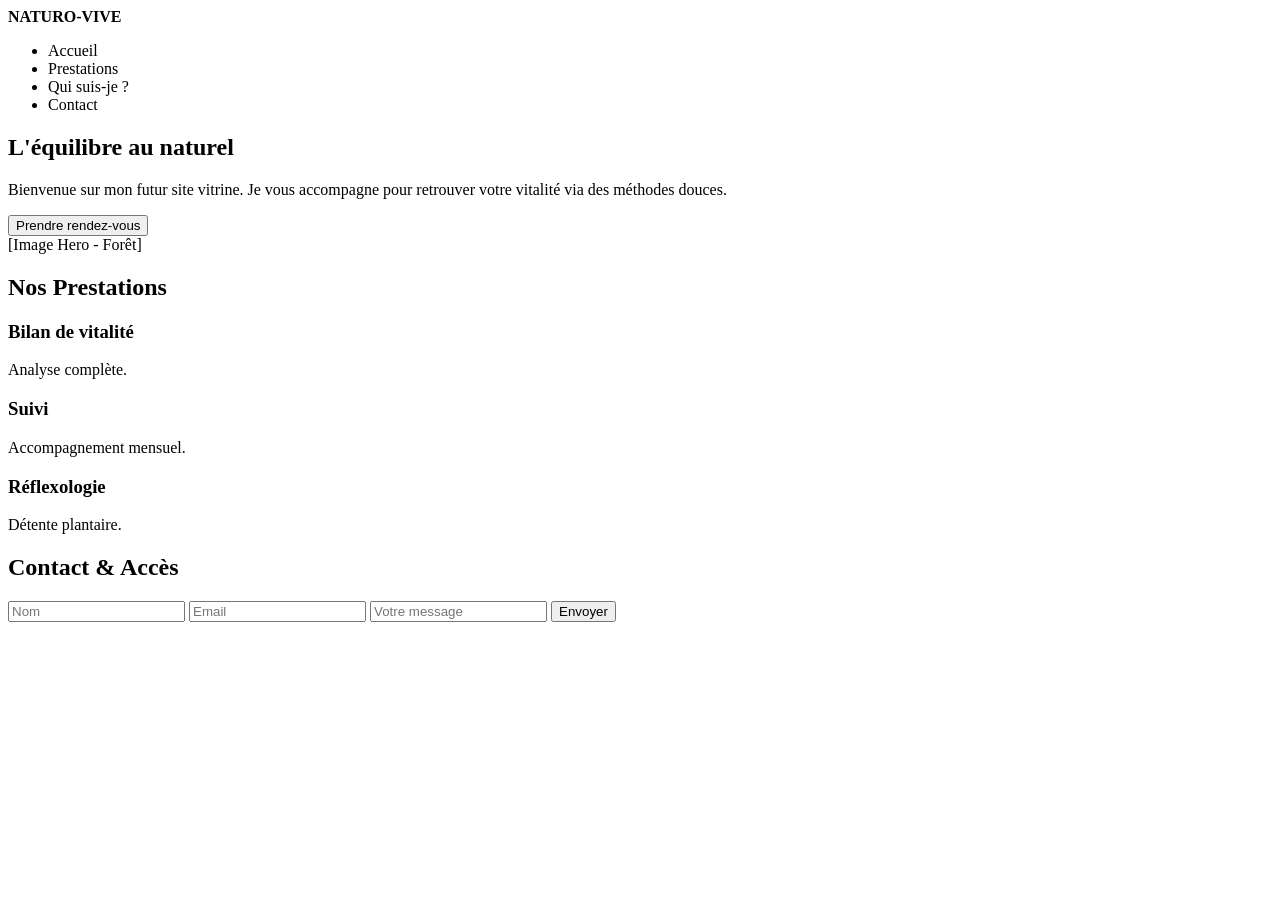
==== index.html @ ea5f8977 "first" ====
<!DOCTYPE html>
<html lang="fr">
<head>
    <meta charset="UTF-8">
    <title>Projet Naturopathe - [Ton Nom]</title>
    
</head>
<body>

<header>
    <nav class="conteneur">
        <strong>NATURO-VIVE</strong>
        <ul>
            <li>Accueil</li>
            <li>Prestations</li>
            <li>Qui suis-je ?</li>
            <li>Contact</li>
        </ul>
    </nav>
</header>

<main class="conteneur">

    <section class="flex">
        <div class="demi">
            <h1>L'équilibre au naturel</h1>
            <p>Bienvenue sur mon futur site vitrine. Je vous accompagne pour retrouver votre vitalité via des méthodes douces.</p>
            <button>Prendre rendez-vous</button>
        </div>
        <div class="demi">
            [Image Hero - Forêt]
        </div>
    </section>

    <section>
        <h2>Nos Prestations</h2>
        <div class="grille-services">
            <div class="carte">
                <h3>Bilan de vitalité</h3>
                <p>Analyse complète.</p>
            </div>
            <div class="carte">
                <h3>Suivi</h3>
                <p>Accompagnement mensuel.</p>
            </div>
            <div class="carte">
                <h3>Réflexologie</h3>
                <p>Détente plantaire.</p>
            </div>
        </div>
    </section>

    <section>
        <h2>Contact & Accès</h2>
        <div class="flex">
            <div class="demi">
                <form>
                    <input type="text" placeholder="Nom">
                    <input type="email" placeholder="Email">
                    <input type="message" placeholder="Votre message">
                    <button type="button">Envoyer</button>
                </form>
            </div>
            <div class="demi" style
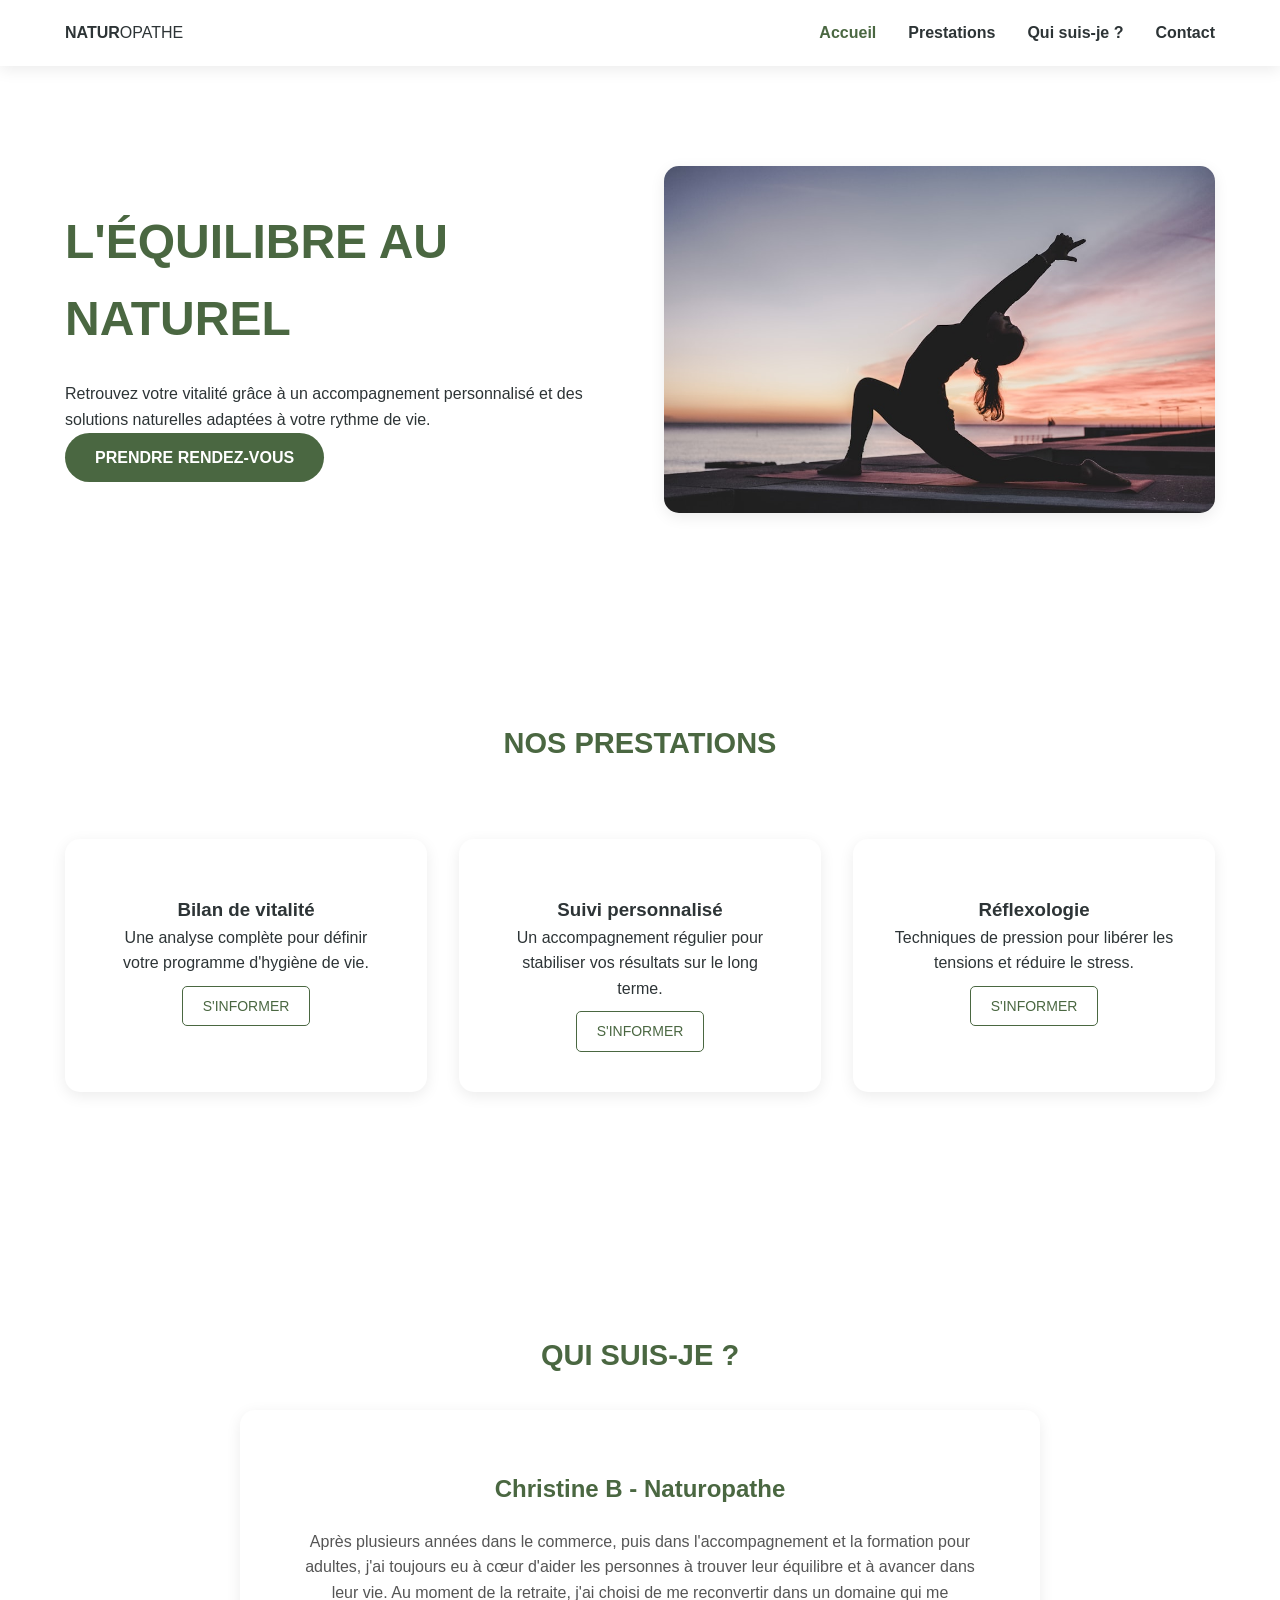
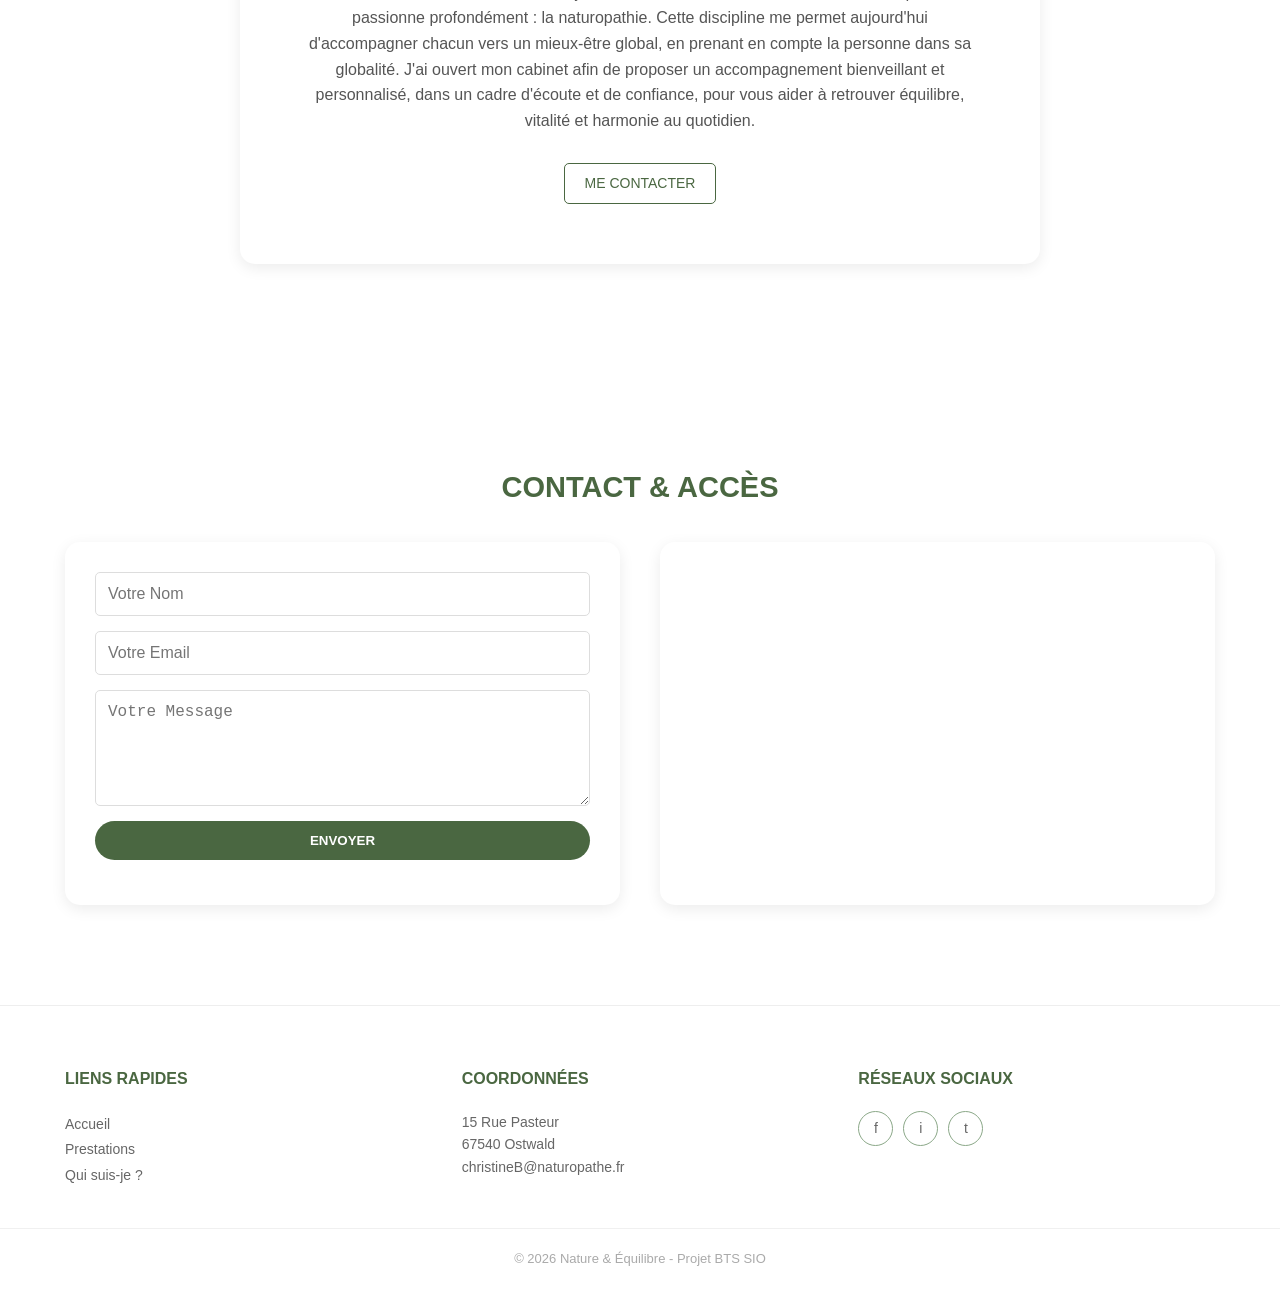
==== commit 0a87b688: "Push des bloc 1 à 3, finalisation du html et css + formulaire" ====
--- a/index.html
+++ b/index.html
@@ -1,64 +1,154 @@
-<!DOCTYPE html>
+<!doctype html>
 <html lang="fr">
-<head>
-    <meta charset="UTF-8">
-    <title>Projet Naturopathe - [Ton Nom]</title>
-    
-</head>
-<body>
+  <head>
+    <meta charset="UTF-8" />
+    <meta name="viewport" content="width=device-width, initial-scale=1.0" />
+    <title>Nature & Équilibre | Naturopathe</title>
+    <link rel="stylesheet" href="style.css" />
+  </head>
+  <body>
+    <header>
+      <nav class="conteneur">
+        <div class="logo"><strong>NATUR</strong>OPATHE</div>
+        <ul class="nav-liste">
+          <li><a href="#accueil" class="actif">Accueil</a></li>
+          <li><a href="#prestations">Prestations</a></li>
+          <li><a href="#quisuisje">Qui suis-je ?</a></li>
+          <li><a href="#contact">Contact</a></li>
+        </ul>
+      </nav>
+    </header>
 
-<header>
-    <nav class="conteneur">
-        <strong>NATURO-VIVE</strong>
-        <ul>
-            <li>Accueil</li>
-            <li>Prestations</li>
-            <li>Qui suis-je ?</li>
-            <li>Contact</li>
-        </ul>
-    </nav>
-</header>
+    <main>
+      <section id="accueil" class="hero conteneur">
+        <div class="hero-texte">
+          <h1>L'ÉQUILIBRE AU NATUREL</h1>
+          <p>
+            Retrouvez votre vitalité grâce à un accompagnement personnalisé et
+            des solutions naturelles adaptées à votre rythme de vie.
+          </p>
+          <a href="#contact" class="btn-vert">PRENDRE RENDEZ-VOUS</a>
+        </div>
+        <div class="hero-image">
+          <img src="./asset/personne.jpg" alt="Portrait Naturopathe" />
+        </div>
+      </section>
 
-<main class="conteneur">
+      <section id="prestations" class="services conteneur">
+        <h2 class="titre-section">NOS PRESTATIONS</h2>
+        <div class="services-grille">
+          <div class="card">
+            <div class="card-image"></div>
+            <h3>Bilan de vitalité</h3>
+            <p>
+              Une analyse complète pour définir votre programme d'hygiène de
+              vie.
+            </p>
+            <a href="#contact" class="btn-bordure">S'INFORMER</a>
+          </div>
 
-    <section class="flex">
-        <div class="demi">
-            <h1>L'équilibre au naturel</h1>
-            <p>Bienvenue sur mon futur site vitrine. Je vous accompagne pour retrouver votre vitalité via des méthodes douces.</p>
-            <button>Prendre rendez-vous</button>
+          <div class="card">
+            <div class="card-image"></div>
+            <h3>Suivi personnalisé</h3>
+            <p>
+              Un accompagnement régulier pour stabiliser vos résultats sur le
+              long terme.
+            </p>
+            <a href="#contact" class="btn-bordure">S'INFORMER</a>
+          </div>
+
+          <div class="card">
+            <div class="card-image"></div>
+            <h3>Réflexologie</h3>
+            <p>
+              Techniques de pression pour libérer les tensions et réduire le
+              stress.
+            </p>
+            <a href="#contact" class="btn-bordure">S'INFORMER</a>
+          </div>
         </div>
-        <div class="demi">
-            [Image Hero - Forêt]
+      </section>
+
+      <section id="quisuisje" class="about conteneur">
+        <h2 class="titre-section">QUI SUIS-JE ?</h2>
+        <div class="about-contenu">
+          <h3>Christine B - Naturopathe</h3>
+          <p>
+            Après plusieurs années dans le commerce, puis dans l'accompagnement
+            et la formation pour adultes, j'ai toujours eu à cœur d'aider les
+            personnes à trouver leur équilibre et à avancer dans leur vie. Au
+            moment de la retraite, j'ai choisi de me reconvertir dans un domaine
+            qui me passionne profondément : la naturopathie. Cette discipline me
+            permet aujourd'hui d'accompagner chacun vers un mieux-être global,
+            en prenant en compte la personne dans sa globalité. J'ai ouvert mon
+            cabinet afin de proposer un accompagnement bienveillant et
+            personnalisé, dans un cadre d'écoute et de confiance, pour vous
+            aider à retrouver équilibre, vitalité et harmonie au quotidien.
+          </p>
+          <a href="#contact" class="btn-bordure">ME CONTACTER</a>
         </div>
-    </section>
+      </section>
 
-    <section>
-        <h2>Nos Prestations</h2>
-        <div class="grille-services">
-            <div class="carte">
-                <h3>Bilan de vitalité</h3>
-                <p>Analyse complète.</p>
-            </div>
-            <div class="carte">
-                <h3>Suivi</h3>
-                <p>Accompagnement mensuel.</p>
-            </div>
-            <div class="carte">
-                <h3>Réflexologie</h3>
-                <p>Détente plantaire.</p>
-            </div>
+      <section id="contact" class="contact conteneur">
+        <h2 class="titre-section">CONTACT & ACCÈS</h2>
+        <div class="contact-grille">
+          <form id="form-contact">
+            <input type="text" id="nom" placeholder="Votre Nom" required />
+            <input type="email" id="email" placeholder="Votre Email" required />
+            <textarea
+              id="message"
+              placeholder="Votre Message"
+              rows="5"
+              required
+            ></textarea>
+            <button type="submit" class="btn-vert">ENVOYER</button>
+            <div id="message-retour"></div>
+          </form>
+
+          <div class="carte-map">
+            <iframe
+              src="https://www.google.com/maps/embed?pb=!1m18!1m12!1m3!1d2641.5173733075216!2d7.713977976865261!3d48.55564757129188!2m3!1f0!2f0!3f0!3m2!1i1024!2i768!4f13.1!3m3!1m2!1s0x4796c92d8d48c5cb%3A0x598bdd10e55772c6!2s15%20Rue%20Pasteur%2C%2067540%20Ostwald!5e0!3m2!1sfr!2sfr!4v1710000000000!5m2!1sfr!2sfr"
+              width="100%"
+              height="100%"
+              style="border: 0; border-radius: 15px"
+              allowfullscreen=""
+              loading="lazy"
+            ></iframe>
+          </div>
         </div>
-    </section>
+      </section>
+    </main>
 
-    <section>
-        <h2>Contact & Accès</h2>
-        <div class="flex">
-            <div class="demi">
-                <form>
-                    <input type="text" placeholder="Nom">
-                    <input type="email" placeholder="Email">
-                    <input type="message" placeholder="Votre message">
-                    <button type="button">Envoyer</button>
-                </form>
-            </div>
-            <div class="demi" style+    <footer>
+      <div class="conteneur footer-grille">
+        <div class="footer-col">
+          <h4>LIENS RAPIDES</h4>
+          <ul>
+            <li><a href="#accueil">Accueil</a></li>
+            <li><a href="#prestations">Prestations</a></li>
+            <li><a href="#quisuisje">Qui suis-je ?</a></li>
+          </ul>
+        </div>
+        <div class="footer-col">
+          <h4>COORDONNÉES</h4>
+          <p>15 Rue Pasteur</p>
+          <p>67540 Ostwald</p>
+          <p>christineB@naturopathe.fr</p>
+        </div>
+        <div class="footer-col">
+          <h4>RÉSEAUX SOCIAUX</h4>
+          <div class="reseaux">
+            <a href="#" class="icone-rond">f</a>
+            <a href="#" class="icone-rond">i</a>
+            <a href="#" class="icone-rond">t</a>
+          </div>
+        </div>
+      </div>
+      <div class="footer-bas">
+        <p>© 2026 Nature & Équilibre - Projet BTS SIO</p>
+      </div>
+    </footer>
+
+    <script src="script.js"></script>
+  </body>
+</html>
--- a/style.css
+++ b/style.css
@@ -0,0 +1,279 @@
+/* reset de base */
+* {
+  margin: 0;
+  padding: 0;
+  box-sizing: border-box;
+}
+
+body {
+  font-family: "Arial", sans-serif;
+  color: #2d3436;
+  line-height: 1.6;
+  background-image: url("./asset/fond.png");
+  background-attachment: fixed;
+  background-size: cover;
+  background-position: center;
+}
+
+.conteneur {
+  width: 90%;
+  max-width: 1150px;
+  margin: 0 auto;
+}
+
+/* navigation */
+header {
+  background: #ffffff;
+  padding: 20px 0;
+  box-shadow: 0 4px 15px rgba(0, 0, 0, 0.08);
+  position: sticky;
+  top: 0;
+}
+
+nav {
+  display: flex;
+  justify-content: space-between;
+  align-items: center;
+}
+
+.nav-liste {
+  display: flex;
+  list-style: none;
+  gap: 32px;
+}
+
+.nav-liste a {
+  text-decoration: none;
+  color: #2d3436;
+  font-weight: bold;
+  transition: 0.3s;
+}
+
+.nav-liste a:hover,
+.nav-liste a.actif {
+  color: #4a6741;
+}
+
+/* sections */
+section {
+  padding: 100px 0;
+}
+
+/* hero */
+.hero {
+  display: grid;
+  grid-template-columns: 1fr 1fr;
+  gap: 48px;
+  align-items: center;
+}
+
+.hero-texte h1 {
+  font-size: 48px;
+  color: #4a6741;
+  margin-bottom: 24px;
+}
+
+.hero-image img {
+  width: 100%;
+  height: auto;
+  border-radius: 15px;
+  box-shadow: 0 4px 15px rgba(0, 0, 0, 0.08);
+  object-fit: cover;
+}
+
+/* boutons */
+.btn-vert {
+  background: #4a6741;
+  color: #ffffff;
+  padding: 12px 30px;
+  border-radius: 50px;
+  text-decoration: none;
+  border: none;
+  cursor: pointer;
+  display: inline-block;
+  font-weight: bold;
+  transition: 0.3s;
+}
+
+.btn-vert:hover {
+  background: #8ba888;
+}
+
+.btn-bordure {
+  border: 1px solid #4a6741;
+  color: #4a6741;
+  padding: 8px 20px;
+  text-decoration: none;
+  border-radius: 5px;
+  font-size: 14px;
+  margin-top: 10px;
+  display: inline-block;
+  transition: 0.3s;
+}
+
+.btn-bordure:hover {
+  background: #4a6741;
+  color: white;
+}
+
+/* services */
+.titre-section {
+  margin-bottom: 32px;
+  font-size: 29px;
+  color: #4a6741;
+  text-align: center;
+}
+
+.services-grille {
+  display: grid;
+  grid-template-columns: repeat(auto-fit, minmax(300px, 1fr));
+  gap: 32px;
+  padding: 40px 0;
+}
+
+.card {
+  background: #ffffff;
+  padding: 40px;
+  border-radius: 15px;
+  text-align: center;
+  box-shadow: 0 4px 15px rgba(0, 0, 0, 0.08);
+  transition: 0.3s;
+}
+
+.card:hover {
+  transform: translateY(-5px);
+}
+
+.card-image {
+  font-size: 48px;
+  margin-bottom: 16px;
+}
+
+/* about */
+.about-contenu {
+  background: #ffffff;
+  padding: 60px;
+  border-radius: 15px;
+  text-align: center;
+  max-width: 800px;
+  margin: 0 auto;
+  box-shadow: 0 4px 15px rgba(0, 0, 0, 0.08);
+}
+
+.about-contenu h3 {
+  color: #4a6741;
+  margin-bottom: 20px;
+  font-size: 24px;
+}
+
+.about-contenu p {
+  margin-bottom: 20px;
+  color: #555;
+}
+
+/* contact */
+.contact-grille {
+  display: grid;
+  grid-template-columns: 1fr 1fr;
+  gap: 40px;
+}
+
+#form-contact {
+  display: flex;
+  flex-direction: column;
+  gap: 15px;
+  background: #ffffff;
+  padding: 30px;
+  border-radius: 15px;
+  box-shadow: 0 4px 15px rgba(0, 0, 0, 0.08);
+}
+
+input,
+textarea {
+  padding: 12px;
+  border: 1px solid #ddd;
+  border-radius: 5px;
+  width: 100%;
+  font-size: 16px;
+}
+
+.carte-map {
+  border-radius: 15px;
+  overflow: hidden;
+  min-height: 350px;
+  box-shadow: 0 4px 15px rgba(0, 0, 0, 0.08);
+}
+
+/* footer */
+footer {
+  background: #ffffff;
+  border-top: 1px solid #eee;
+  padding: 60px 0 20px;
+}
+
+.footer-grille {
+  display: grid;
+  grid-template-columns: repeat(3, 1fr);
+  gap: 40px;
+  margin-bottom: 40px;
+}
+
+.footer-col h4 {
+  color: #4a6741;
+  margin-bottom: 19px;
+}
+
+.footer-col ul {
+  list-style: none;
+}
+
+.footer-col p,
+.footer-col a {
+  color: #666;
+  text-decoration: none;
+  font-size: 14px;
+}
+
+.reseaux {
+  display: flex;
+  gap: 10px;
+  margin-top: 10px;
+}
+
+.icone-rond {
+  width: 35px;
+  height: 35px;
+  border: 1px solid #8ba888;
+  border-radius: 50%;
+  display: flex;
+  align-items: center;
+  justify-content: center;
+  text-decoration: none;
+  color: #4a6741;
+}
+
+.footer-bas {
+  text-align: center;
+  border-top: 1px solid #f0f0f0;
+  padding-top: 20px;
+  color: #aaa;
+  font-size: 13px;
+}
+
+/* responsive mobile */
+@media (max-width: 850px) {
+  .hero,
+  .contact-grille,
+  .footer-grille {
+    grid-template-columns: 1fr;
+    text-align: center;
+  }
+
+  .hero {
+    gap: 16px;
+  }
+
+  .hero-texte h1 {
+    font-size: 32px;
+  }
+}
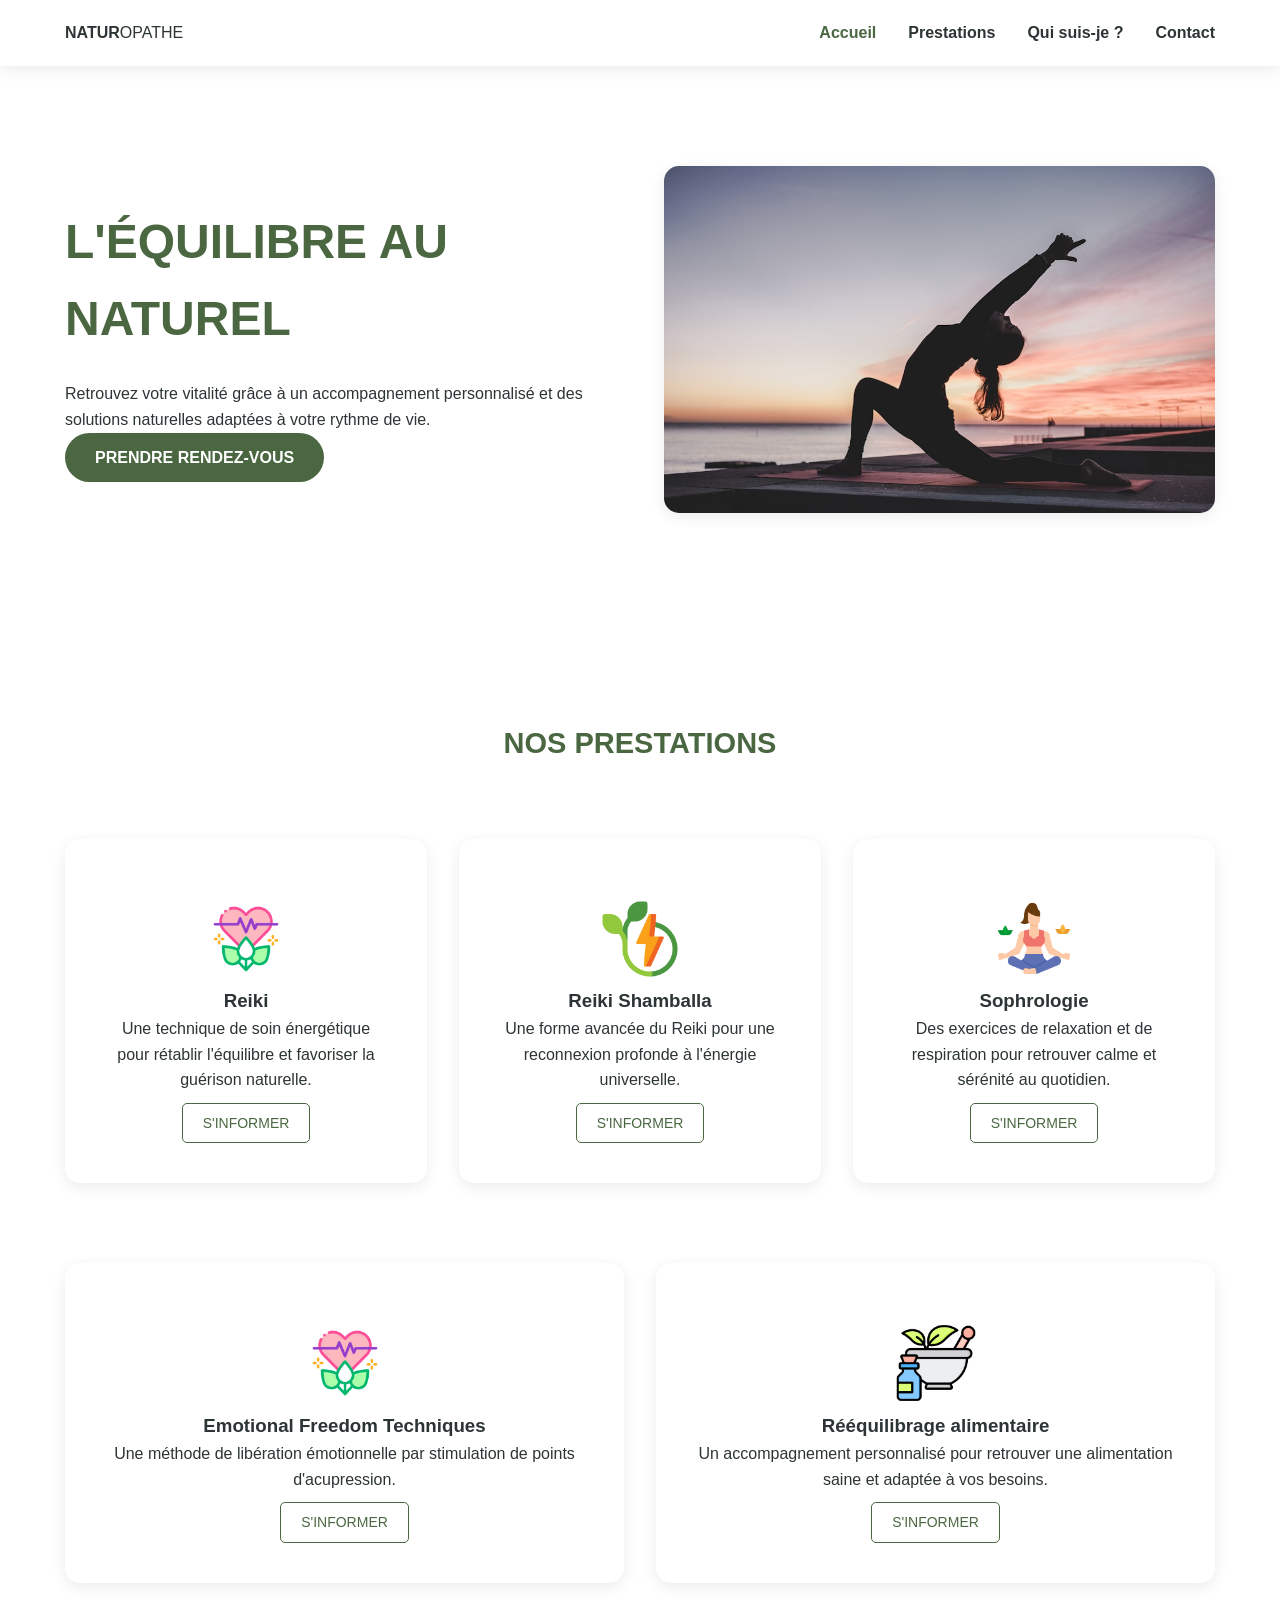
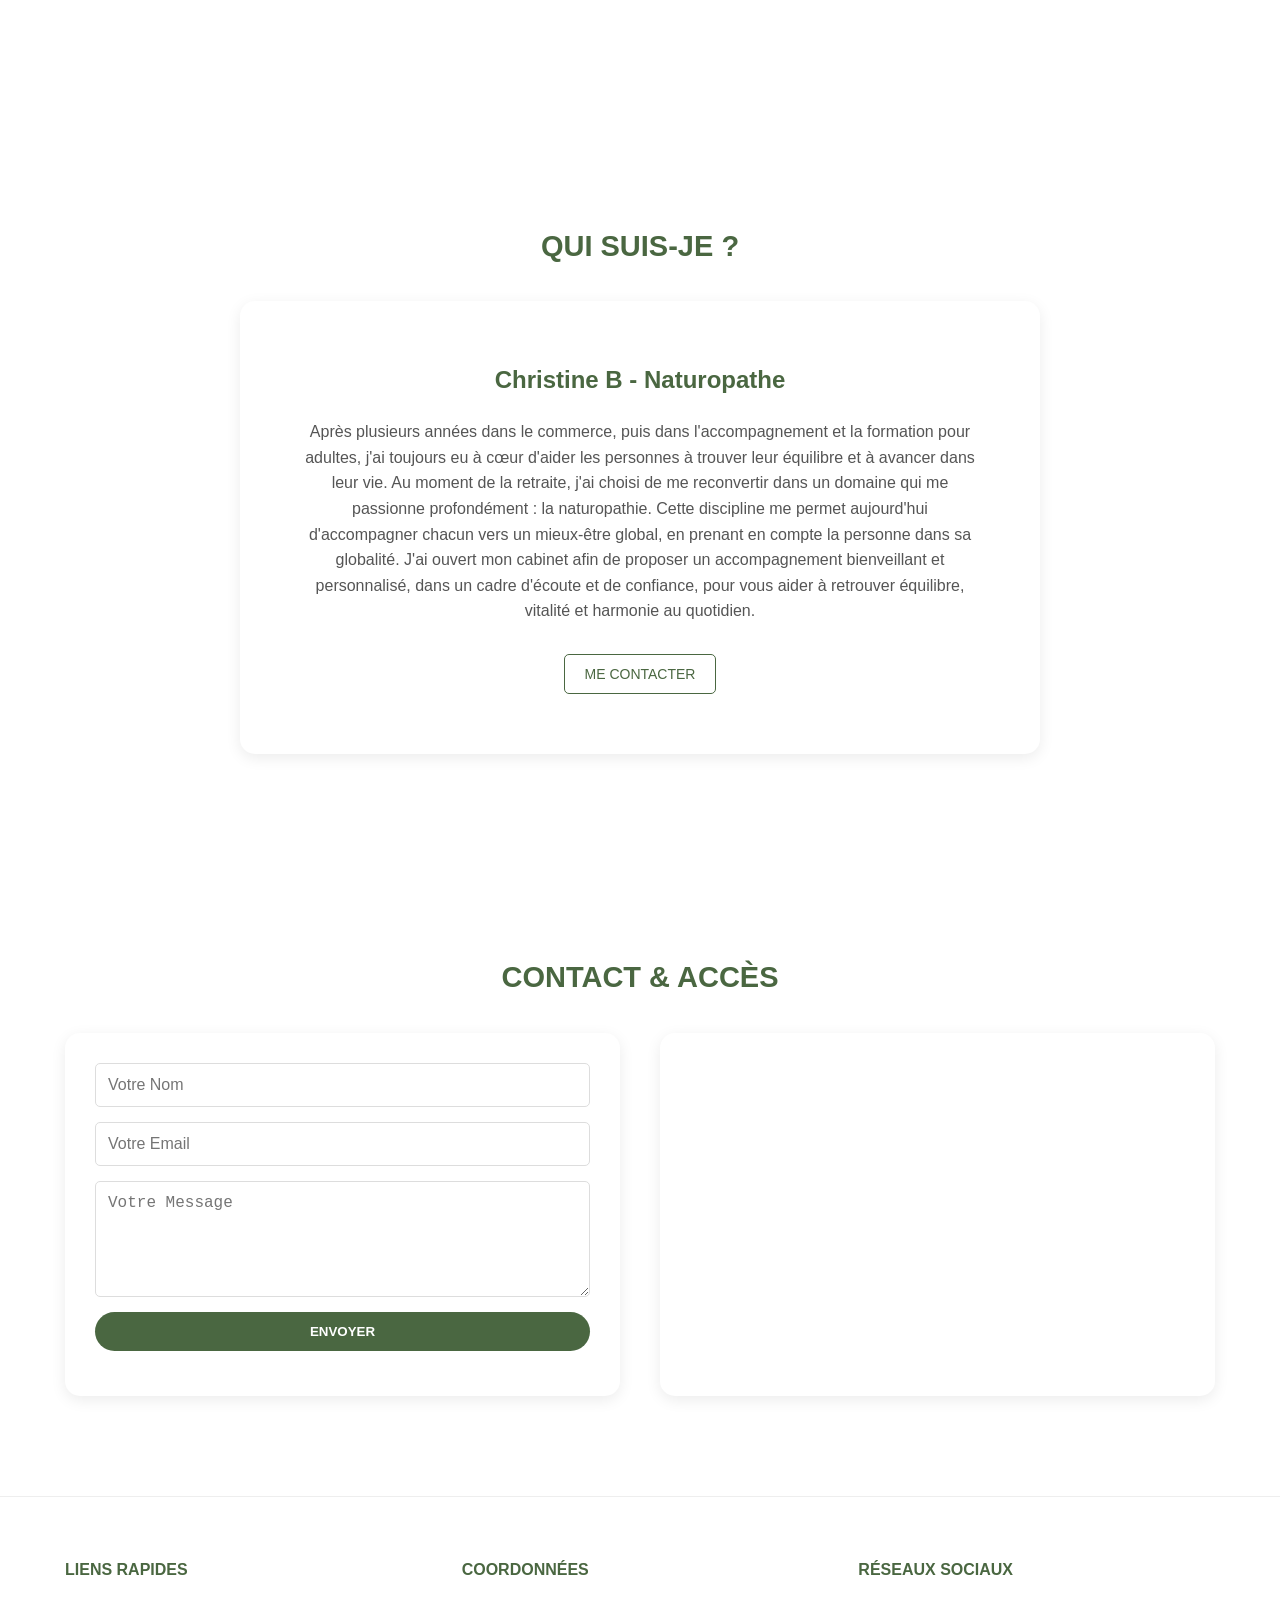
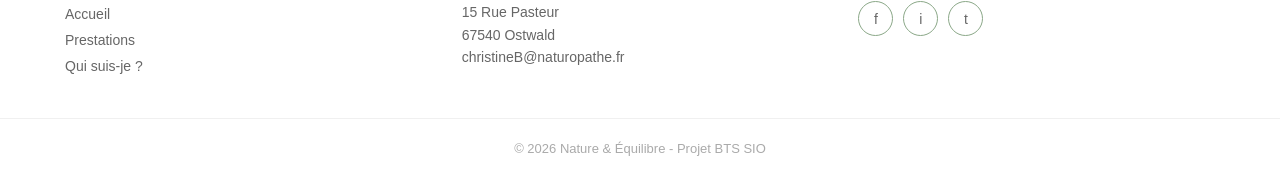
==== commit c5ed45b6: "Push du js et amelioration html et css" ====
--- a/index.html
+++ b/index.html
@@ -38,31 +38,62 @@
         <h2 class="titre-section">NOS PRESTATIONS</h2>
         <div class="services-grille">
           <div class="card">
-            <div class="card-image"></div>
-            <h3>Bilan de vitalité</h3>
+            <div class="card-image">
+              <img src="./asset/heart.png" />
+            </div>
+            <h3>Reiki</h3>
             <p>
-              Une analyse complète pour définir votre programme d'hygiène de
-              vie.
+              Une technique de soin énergétique pour rétablir l'équilibre et
+              favoriser la guérison naturelle.
             </p>
             <a href="#contact" class="btn-bordure">S'INFORMER</a>
           </div>
 
           <div class="card">
-            <div class="card-image"></div>
-            <h3>Suivi personnalisé</h3>
+            <div class="card-image">
+              <img src="./asset/clean.png" />
+            </div>
+            <h3>Reiki Shamballa</h3>
             <p>
-              Un accompagnement régulier pour stabiliser vos résultats sur le
-              long terme.
+              Une forme avancée du Reiki pour une reconnexion profonde à
+              l'énergie universelle.
             </p>
             <a href="#contact" class="btn-bordure">S'INFORMER</a>
           </div>
 
           <div class="card">
-            <div class="card-image"></div>
-            <h3>Réflexologie</h3>
+            <div class="card-image">
+              <img src="./asset/meditation.png" />
+            </div>
+            <h3>Sophrologie</h3>
             <p>
-              Techniques de pression pour libérer les tensions et réduire le
-              stress.
+              Des exercices de relaxation et de respiration pour retrouver calme
+              et sérénité au quotidien.
+            </p>
+            <a href="#contact" class="btn-bordure">S'INFORMER</a>
+          </div>
+        </div>
+        <div class="cinquante">
+          <div class="card">
+            <div class="card-image">
+              <img src="./asset/heart.png" />
+            </div>
+            <h3>Emotional Freedom Techniques</h3>
+            <p>
+              Une méthode de libération émotionnelle par stimulation de points
+              d'acupression.
+            </p>
+            <a href="#contact" class="btn-bordure">S'INFORMER</a>
+          </div>
+
+          <div class="card">
+            <div class="card-image">
+              <img src="./asset/naturopathy.png" />
+            </div>
+            <h3>Rééquilibrage alimentaire</h3>
+            <p>
+              Un accompagnement personnalisé pour retrouver une alimentation
+              saine et adaptée à vos besoins.
             </p>
             <a href="#contact" class="btn-bordure">S'INFORMER</a>
           </div>
--- a/style.css
+++ b/style.css
@@ -126,7 +126,7 @@
 
 .services-grille {
   display: grid;
-  grid-template-columns: repeat(auto-fit, minmax(300px, 1fr));
+  grid-template-columns: repeat(3, 1fr);
   gap: 32px;
   padding: 40px 0;
 }
@@ -144,9 +144,18 @@
   transform: translateY(-5px);
 }
 
-.card-image {
-  font-size: 48px;
-  margin-bottom: 16px;
+.cinquante {
+  display: grid;
+  grid-template-columns: repeat(2, 1fr);
+  gap: 32px;
+  padding: 40px 0;
+}
+
+.card-image img {
+  width: 80px;
+  height: auto;
+  margin: 0 auto; /* Centre l'image horizontalement */
+  padding-top: 20px;
 }
 
 /* about */
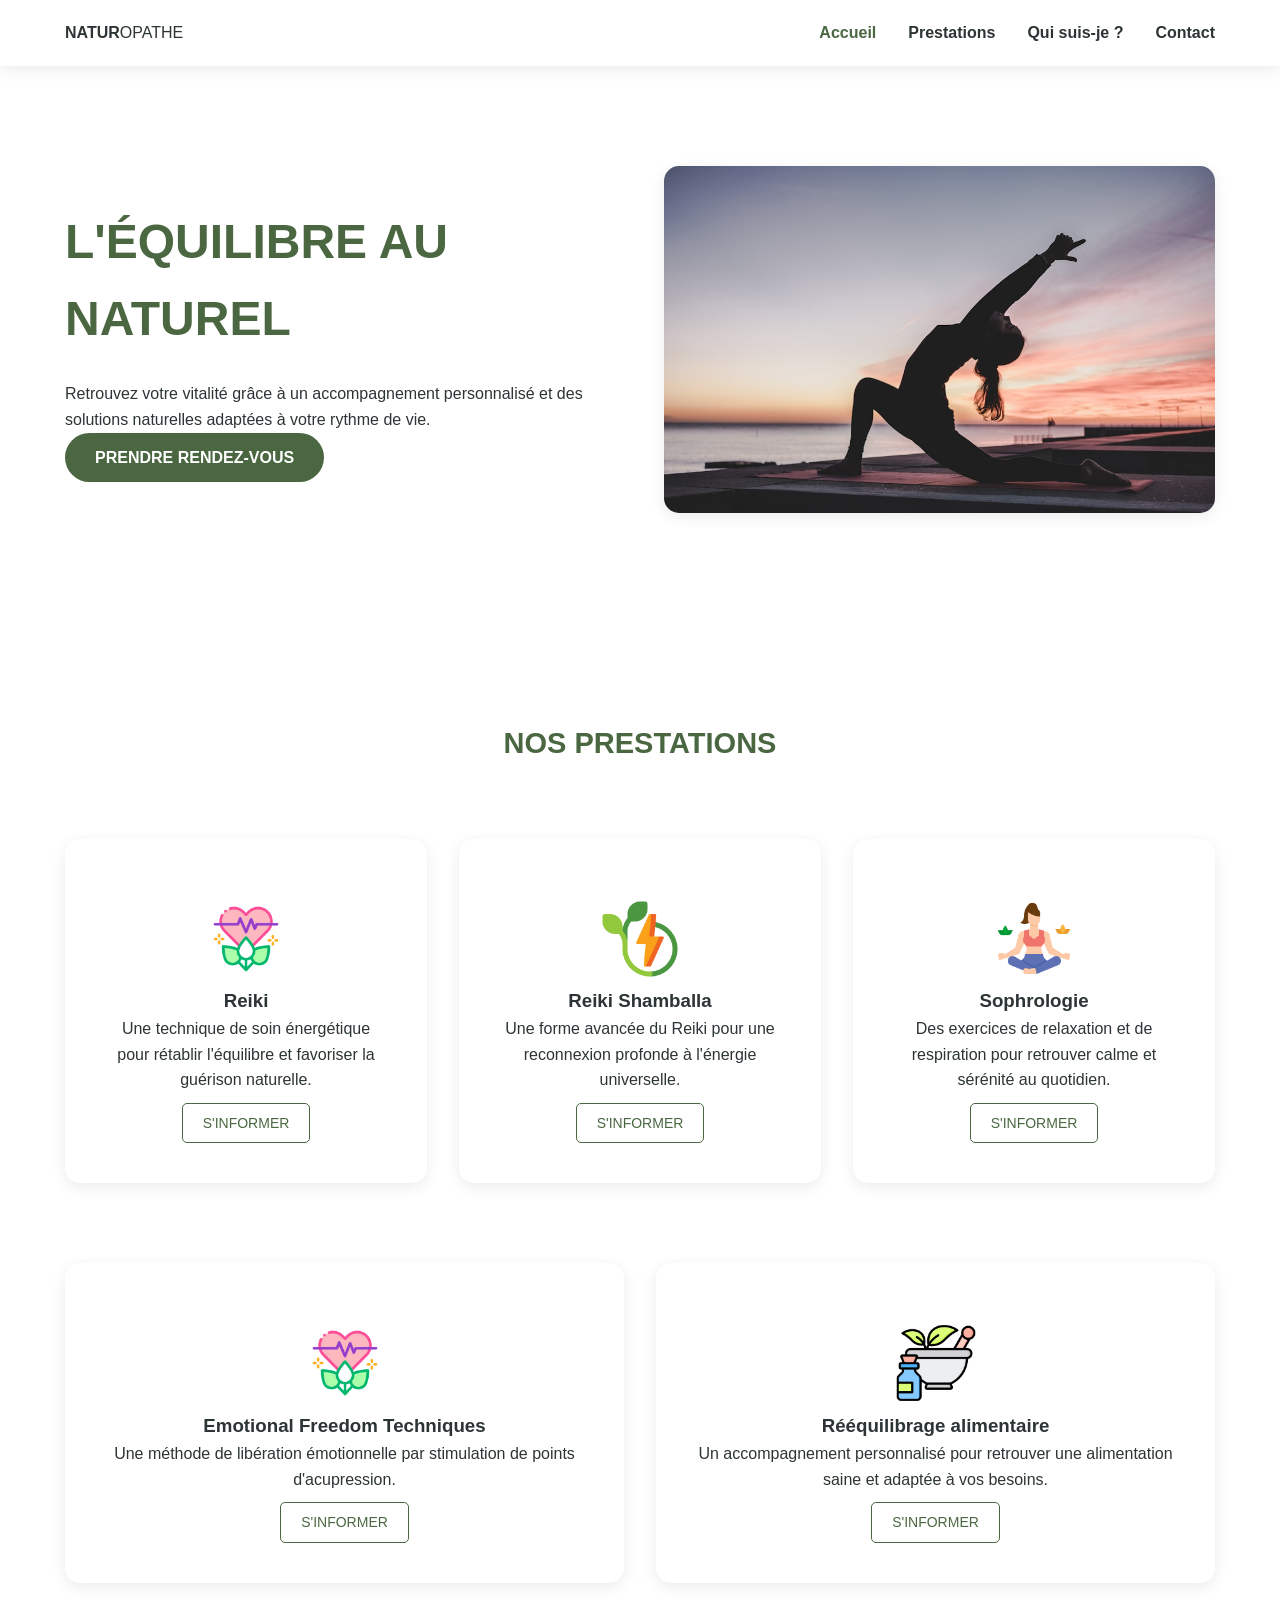
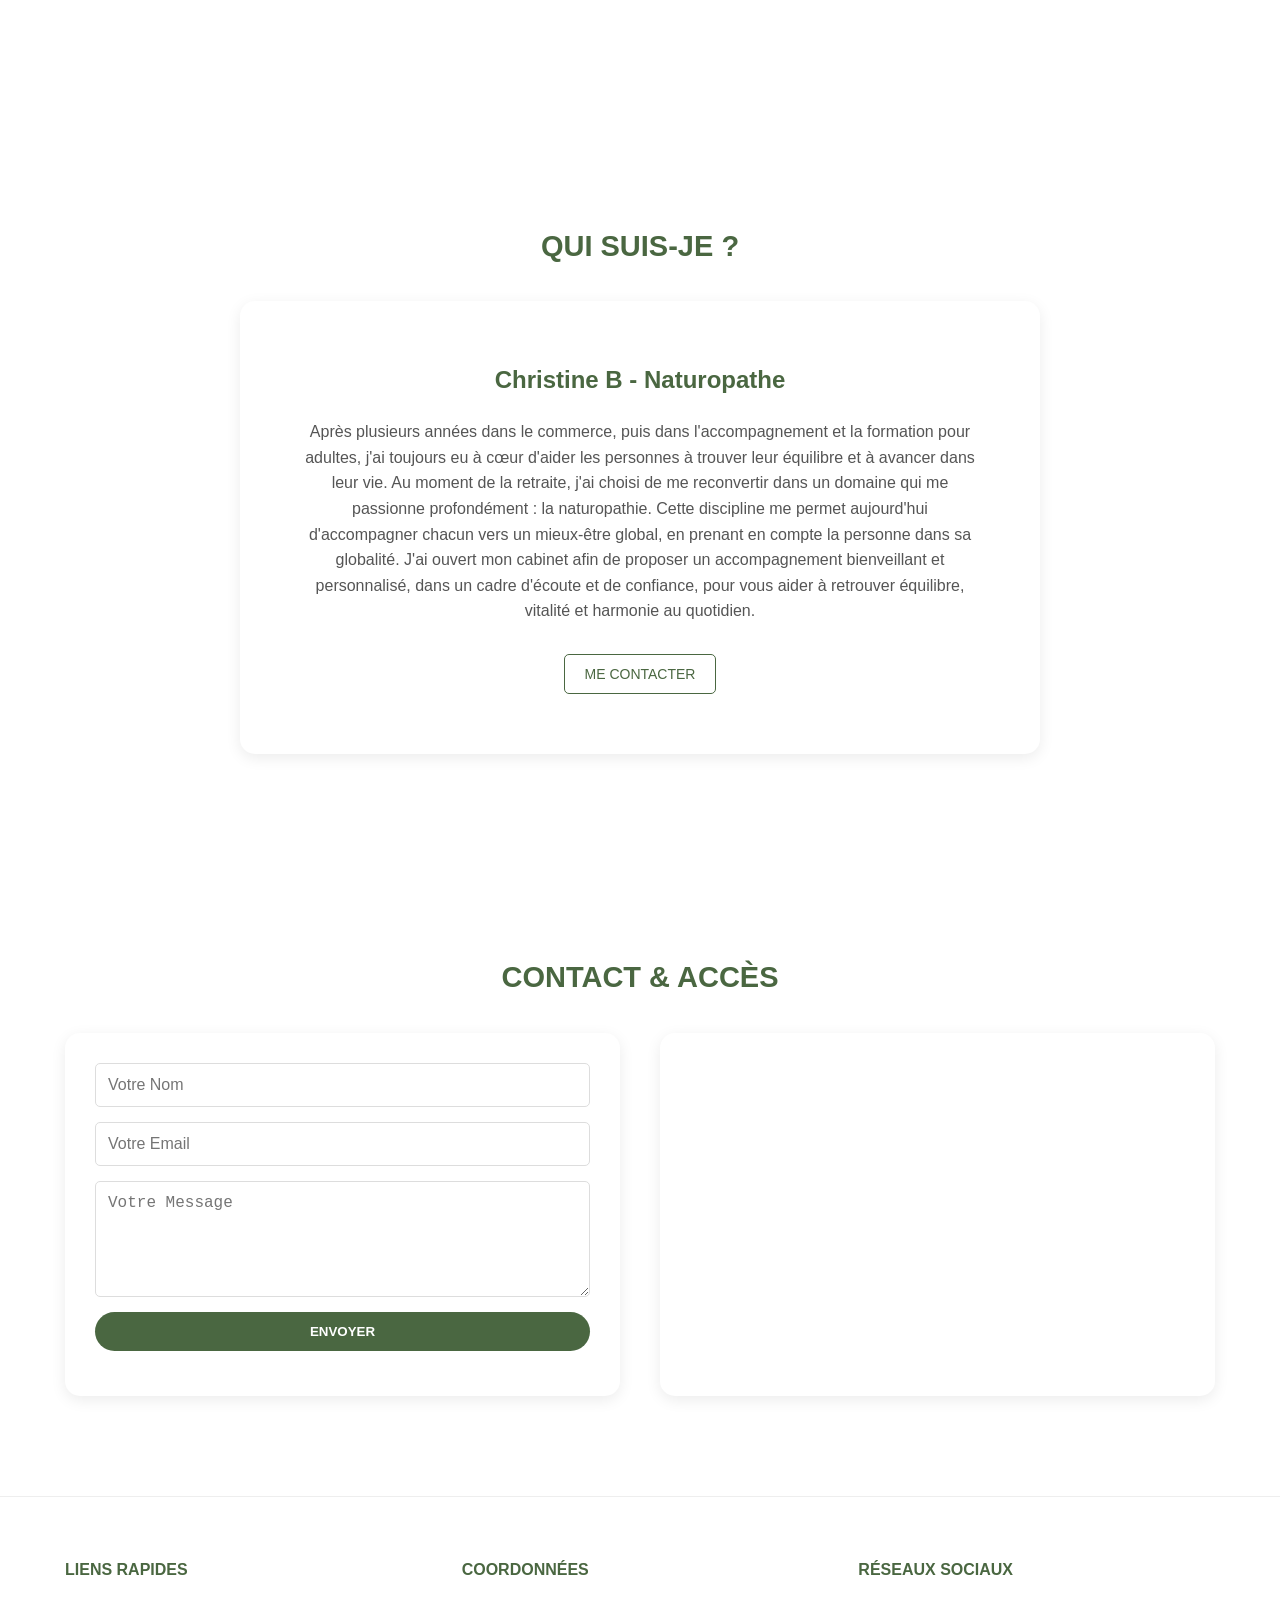
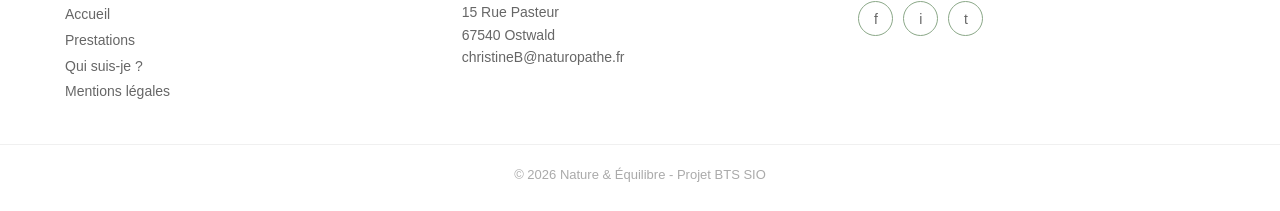
==== commit 66fed7dd: "ajouts des mentions légales" ====
--- a/index.html
+++ b/index.html
@@ -7,6 +7,7 @@
     <link rel="stylesheet" href="style.css" />
   </head>
   <body>
+    <!-- Barre de navigation fixe en haut de page -->
     <header>
       <nav class="conteneur">
         <div class="logo"><strong>NATUR</strong>OPATHE</div>
@@ -20,6 +21,7 @@
     </header>
 
     <main>
+      <!-- Section d'accueil : titre, description et bouton de prise de rendez-vous -->
       <section id="accueil" class="hero conteneur">
         <div class="hero-texte">
           <h1>L'ÉQUILIBRE AU NATUREL</h1>
@@ -34,8 +36,11 @@
         </div>
       </section>
 
+      <!-- Section prestations : 3 cartes sur la première ligne, 2 centrées en dessous -->
       <section id="prestations" class="services conteneur">
         <h2 class="titre-section">NOS PRESTATIONS</h2>
+
+        <!-- Première ligne : 3 cartes -->
         <div class="services-grille">
           <div class="card">
             <div class="card-image">
@@ -73,6 +78,8 @@
             <a href="#contact" class="btn-bordure">S'INFORMER</a>
           </div>
         </div>
+
+        <!-- Deuxième ligne : 2 cartes centrées (classe "cinquante" = grille 2 colonnes) -->
         <div class="cinquante">
           <div class="card">
             <div class="card-image">
@@ -100,6 +107,7 @@
         </div>
       </section>
 
+      <!-- Section présentation de Christine -->
       <section id="quisuisje" class="about conteneur">
         <h2 class="titre-section">QUI SUIS-JE ?</h2>
         <div class="about-contenu">
@@ -120,9 +128,11 @@
         </div>
       </section>
 
+      <!-- Section contact : formulaire à gauche, carte Google Maps à droite -->
       <section id="contact" class="contact conteneur">
         <h2 class="titre-section">CONTACT & ACCÈS</h2>
         <div class="contact-grille">
+          <!-- Formulaire : la validation et le message de confirmation sont gérés dans script.js -->
           <form id="form-contact">
             <input type="text" id="nom" placeholder="Votre Nom" required />
             <input type="email" id="email" placeholder="Votre Email" required />
@@ -133,9 +143,11 @@
               required
             ></textarea>
             <button type="submit" class="btn-vert">ENVOYER</button>
+            <!-- Message de confirmation affiché après envoi -->
             <div id="message-retour"></div>
           </form>
 
+          <!-- Carte Google Maps intégrée (adresse : 15 Rue Pasteur, 67540 Ostwald) -->
           <div class="carte-map">
             <iframe
               src="https://www.google.com/maps/embed?pb=!1m18!1m12!1m3!1d2641.5173733075216!2d7.713977976865261!3d48.55564757129188!2m3!1f0!2f0!3f0!3m2!1i1024!2i768!4f13.1!3m3!1m2!1s0x4796c92d8d48c5cb%3A0x598bdd10e55772c6!2s15%20Rue%20Pasteur%2C%2067540%20Ostwald!5e0!3m2!1sfr!2sfr!4v1710000000000!5m2!1sfr!2sfr"
@@ -150,6 +162,8 @@
       </section>
     </main>
 
+    <!-- Pied de page : liens rapides, coordonnées, réseaux sociaux -->
+    <!-- L'année dans le copyright est mise à jour automatiquement via script.js -->
     <footer>
       <div class="conteneur footer-grille">
         <div class="footer-col">
@@ -158,6 +172,7 @@
             <li><a href="#accueil">Accueil</a></li>
             <li><a href="#prestations">Prestations</a></li>
             <li><a href="#quisuisje">Qui suis-je ?</a></li>
+            <li><a href="mentions-legales.html">Mentions légales</a></li>
           </ul>
         </div>
         <div class="footer-col">
--- a/style.css
+++ b/style.css
@@ -1,4 +1,4 @@
-/* reset de base */
+/* Reset de base : supprime les marges et padding par défaut du navigateur */
 * {
   margin: 0;
   padding: 0;
@@ -15,18 +15,19 @@
   background-position: center;
 }
 
+/* Conteneur centré utilisé sur toutes les sections pour limiter la largeur du contenu */
 .conteneur {
   width: 90%;
   max-width: 1150px;
   margin: 0 auto;
 }
 
-/* navigation */
+/* Navigation */
 header {
   background: #ffffff;
   padding: 20px 0;
   box-shadow: 0 4px 15px rgba(0, 0, 0, 0.08);
-  position: sticky;
+  position: sticky; /* La nav reste visible en scrollant */
   top: 0;
 }
 
@@ -49,17 +50,18 @@
   transition: 0.3s;
 }
 
+/* Lien actif mis en vert (géré aussi dynamiquement dans script.js) */
 .nav-liste a:hover,
 .nav-liste a.actif {
   color: #4a6741;
 }
 
-/* sections */
+/* Espacement uniforme pour toutes les sections */
 section {
   padding: 100px 0;
 }
 
-/* hero */
+/* Hero : disposition en 2 colonnes (texte à gauche, image à droite) */
 .hero {
   display: grid;
   grid-template-columns: 1fr 1fr;
@@ -81,7 +83,7 @@
   object-fit: cover;
 }
 
-/* boutons */
+/* Bouton principal vert */
 .btn-vert {
   background: #4a6741;
   color: #ffffff;
@@ -99,6 +101,7 @@
   background: #8ba888;
 }
 
+/* Bouton secondaire avec bordure verte */
 .btn-bordure {
   border: 1px solid #4a6741;
   color: #4a6741;
@@ -116,7 +119,7 @@
   color: white;
 }
 
-/* services */
+/* Titre de chaque section */
 .titre-section {
   margin-bottom: 32px;
   font-size: 29px;
@@ -124,6 +127,7 @@
   text-align: center;
 }
 
+/* Grille pour la première ligne de prestations (3 colonnes) */
 .services-grille {
   display: grid;
   grid-template-columns: repeat(3, 1fr);
@@ -131,19 +135,7 @@
   padding: 40px 0;
 }
 
-.card {
-  background: #ffffff;
-  padding: 40px;
-  border-radius: 15px;
-  text-align: center;
-  box-shadow: 0 4px 15px rgba(0, 0, 0, 0.08);
-  transition: 0.3s;
-}
-
-.card:hover {
-  transform: translateY(-5px);
-}
-
+/* Grille pour la deuxième ligne de prestations (2 colonnes centrées) */
 .cinquante {
   display: grid;
   grid-template-columns: repeat(2, 1fr);
@@ -151,14 +143,29 @@
   padding: 40px 0;
 }
 
+/* Carte de prestation */
+.card {
+  background: #ffffff;
+  padding: 40px;
+  border-radius: 15px;
+  text-align: center;
+  box-shadow: 0 4px 15px rgba(0, 0, 0, 0.08);
+  transition: 0.3s;
+}
+
+.card:hover {
+  transform: translateY(-5px);
+}
+
+/* Image dans chaque carte */
 .card-image img {
   width: 80px;
   height: auto;
-  margin: 0 auto; /* Centre l'image horizontalement */
+  margin: 0 auto;
   padding-top: 20px;
 }
 
-/* about */
+/* Section qui suis-je */
 .about-contenu {
   background: #ffffff;
   padding: 60px;
@@ -180,7 +187,7 @@
   color: #555;
 }
 
-/* contact */
+/* Contact : formulaire à gauche, carte à droite */
 .contact-grille {
   display: grid;
   grid-template-columns: 1fr 1fr;
@@ -213,13 +220,14 @@
   box-shadow: 0 4px 15px rgba(0, 0, 0, 0.08);
 }
 
-/* footer */
+/* Footer */
 footer {
   background: #ffffff;
   border-top: 1px solid #eee;
   padding: 60px 0 20px;
 }
 
+/* 3 colonnes dans le footer */
 .footer-grille {
   display: grid;
   grid-template-columns: repeat(3, 1fr);
@@ -243,6 +251,7 @@
   font-size: 14px;
 }
 
+/* Icônes réseaux sociaux */
 .reseaux {
   display: flex;
   gap: 10px;
@@ -269,8 +278,38 @@
   font-size: 13px;
 }
 
-/* responsive mobile */
-@media (max-width: 850px) {
+/* Mentions légales */
+.mentions {
+  padding: 80px 0;
+}
+
+.mentions-contenu {
+  max-width: 800px;
+  margin: 0 auto;
+}
+
+.mention-bloc {
+  background: #ffffff;
+  padding: 30px;
+  border-radius: 15px;
+  margin-bottom: 24px;
+  box-shadow: 0 4px 15px rgba(0, 0, 0, 0.08);
+}
+
+.mention-bloc h2 {
+  color: #4a6741;
+  font-size: 18px;
+  margin-bottom: 12px;
+}
+
+.mention-bloc p {
+  color: #555;
+  font-size: 15px;
+  margin-bottom: 8px;
+}
+
+/* Responsive tablette (moins de 1024px) : tout passe en 1 colonne */
+@media (max-width: 1024px) {
   .hero,
   .contact-grille,
   .footer-grille {
@@ -285,4 +324,42 @@
   .hero-texte h1 {
     font-size: 32px;
   }
-}
+
+  /* Les prestations passent en 1 colonne */
+  .services-grille,
+  .cinquante {
+    grid-template-columns: 1fr;
+  }
+
+  .about-contenu {
+    padding: 30px;
+  }
+
+  .carte-map {
+    min-height: 250px;
+  }
+
+  section {
+    padding: 60px 0;
+  }
+
+  /* Navigation en colonne avec liens centrés */
+  nav {
+    flex-direction: column;
+    gap: 16px;
+  }
+
+  .nav-liste {
+    gap: 16px;
+    flex-wrap: wrap;
+    justify-content: center;
+  }
+
+  footer {
+    padding: 40px 0 20px;
+  }
+
+  .footer-grille {
+    gap: 24px;
+  }
+}
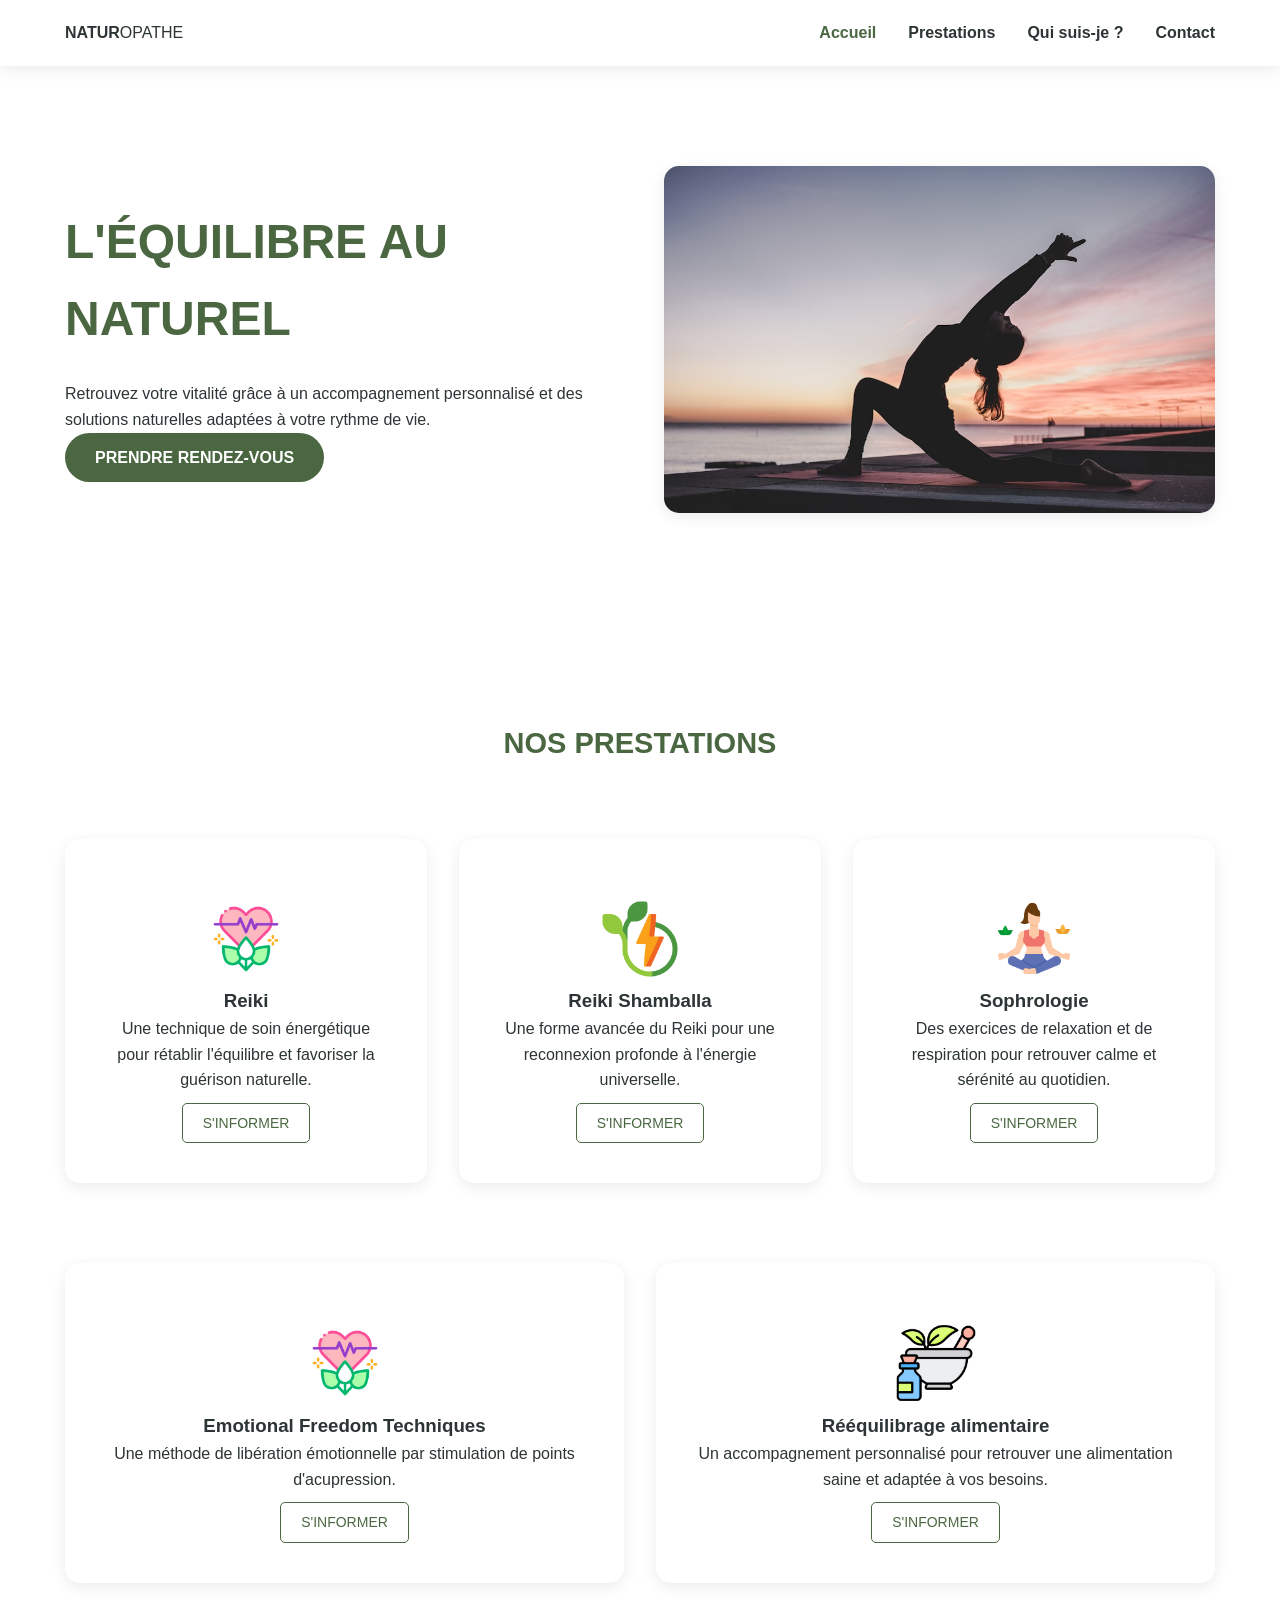
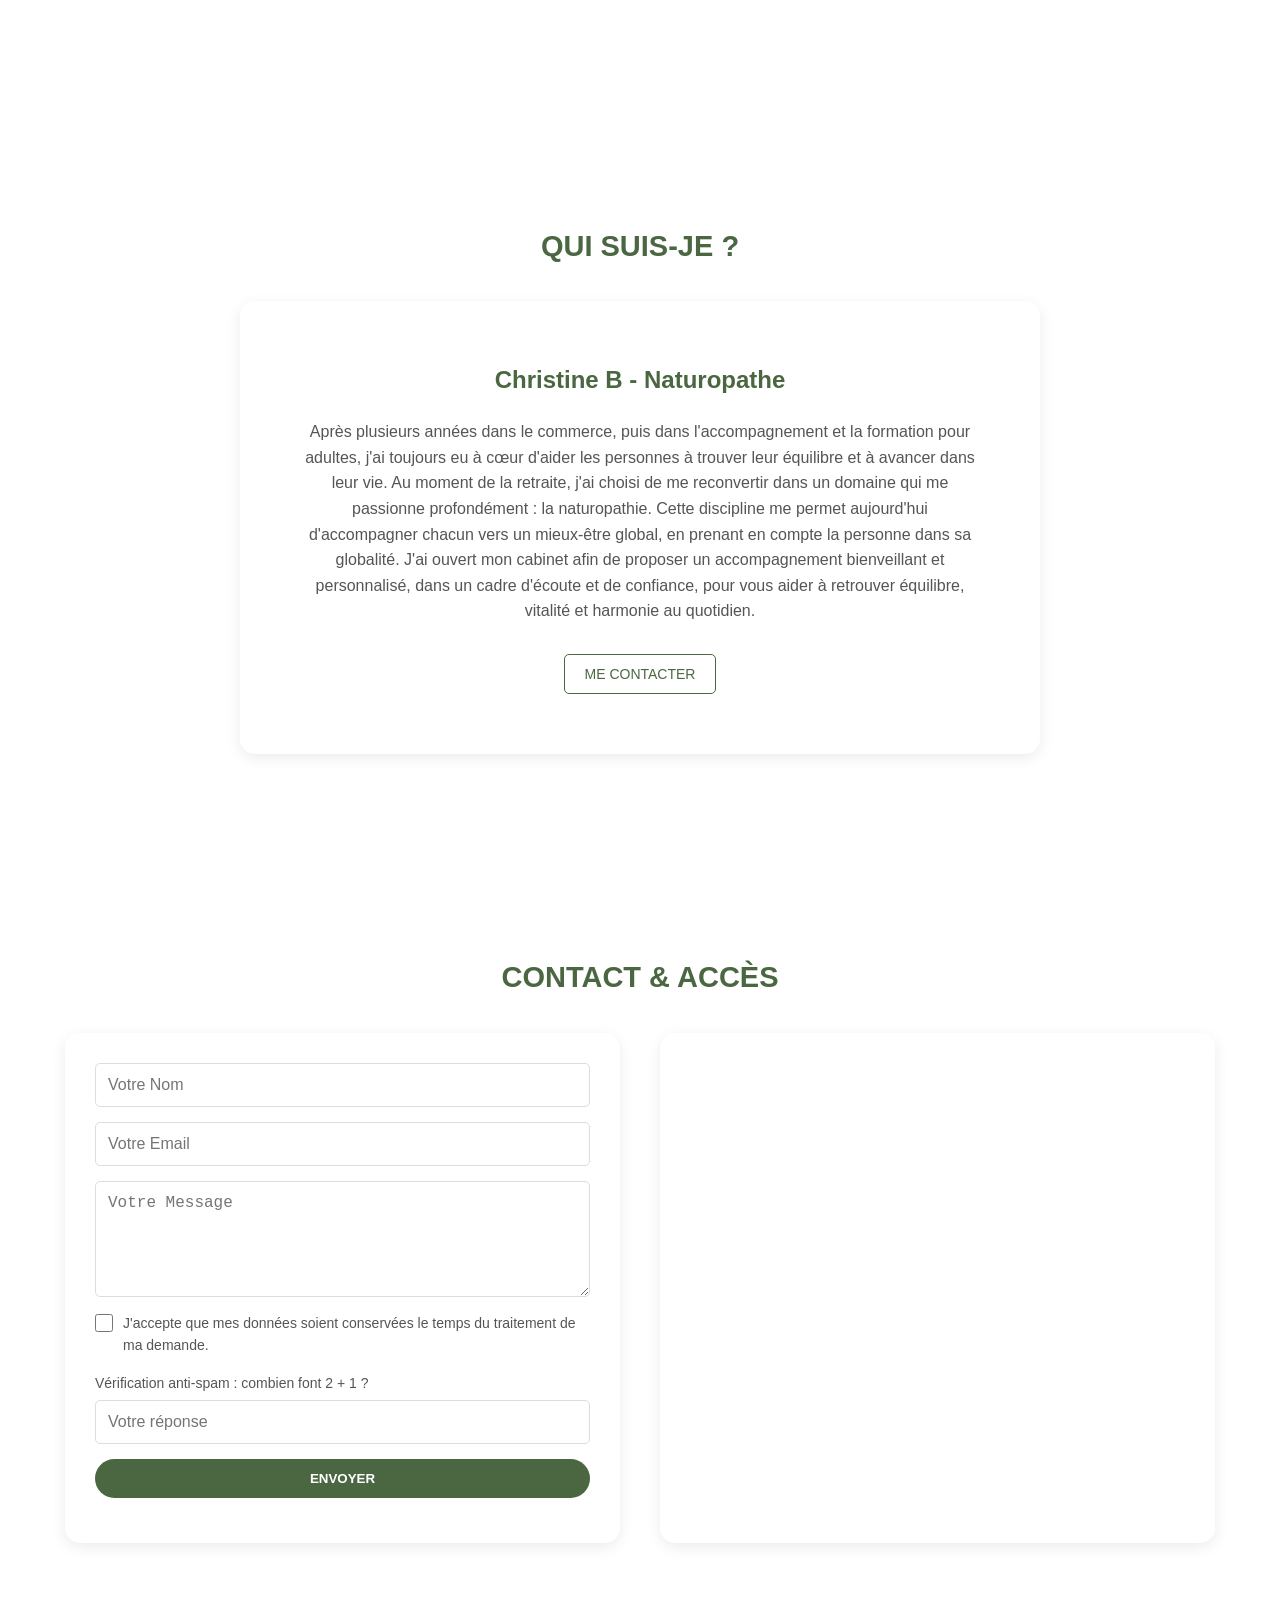
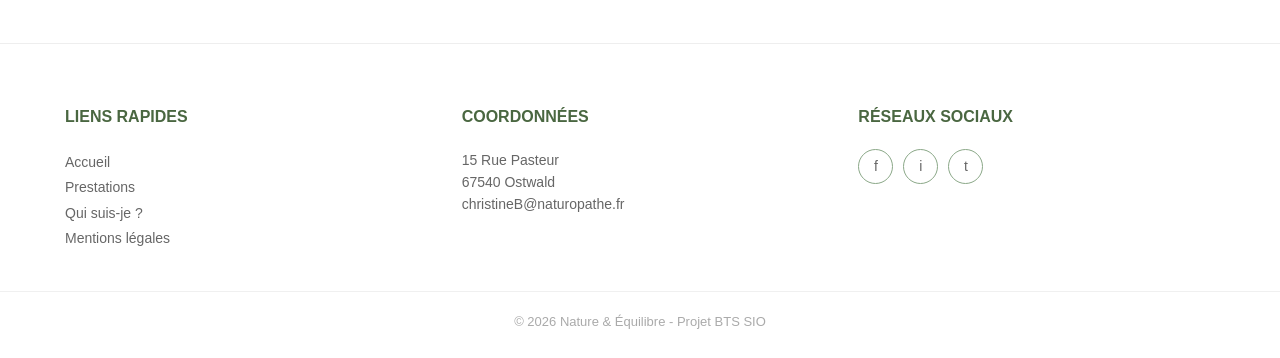
==== commit f371d90f: "finalisation du formulaire" ====
--- a/index.html
+++ b/index.html
@@ -142,6 +142,23 @@
               rows="5"
               required
             ></textarea>
+            <!-- Case à cocher RGPD obligatoire -->
+            <label class="label-checkbox">
+              <input type="checkbox" id="rgpd" required />
+              J'accepte que mes données soient conservées le temps du traitement
+              de ma demande.
+            </label>
+
+            <!-- Anti-spam : la question est mise à jour dynamiquement par script.js -->
+            <div class="anti-spam">
+              <label id="anti-spam-label">Chargement...</label>
+              <input
+                type="text"
+                id="anti-spam-reponse"
+                placeholder="Votre réponse"
+                autocomplete="off"
+              />
+            </div>
             <button type="submit" class="btn-vert">ENVOYER</button>
             <!-- Message de confirmation affiché après envoi -->
             <div id="message-retour"></div>
@@ -151,9 +168,6 @@
           <div class="carte-map">
             <iframe
               src="https://www.google.com/maps/embed?pb=!1m18!1m12!1m3!1d2641.5173733075216!2d7.713977976865261!3d48.55564757129188!2m3!1f0!2f0!3f0!3m2!1i1024!2i768!4f13.1!3m3!1m2!1s0x4796c92d8d48c5cb%3A0x598bdd10e55772c6!2s15%20Rue%20Pasteur%2C%2067540%20Ostwald!5e0!3m2!1sfr!2sfr!4v1710000000000!5m2!1sfr!2sfr"
-              width="100%"
-              height="100%"
-              style="border: 0; border-radius: 15px"
               allowfullscreen=""
               loading="lazy"
             ></iframe>
--- a/style.css
+++ b/style.css
@@ -213,11 +213,68 @@
   font-size: 16px;
 }
 
+/* Case à cocher RGPD */
+.label-checkbox {
+  display: flex;
+  align-items: flex-start;
+  gap: 10px;
+  font-size: 14px;
+  color: #555;
+  cursor: pointer;
+}
+
+.label-checkbox input[type="checkbox"] {
+  width: 18px;
+  height: 18px;
+  min-width: 18px;
+  margin-top: 2px;
+  cursor: pointer;
+  accent-color: #4a6741;
+}
+
+/* Anti-spam */
+.anti-spam {
+  display: flex;
+  flex-direction: column;
+  gap: 6px;
+}
+
+.anti-spam label {
+  font-size: 14px;
+  color: #555;
+}
+
+.anti-spam input[type="number"] {
+  width: 120px !important;
+}
+
+/* Message d'erreur */
+#message-retour.erreur {
+  color: #c0392b;
+  font-size: 14px;
+}
+
+#message-retour.succes {
+  color: #4a6741;
+  font-size: 14px;
+  font-weight: bold;
+}
+
+/* La carte prend toute la hauteur du formulaire */
 .carte-map {
   border-radius: 15px;
   overflow: hidden;
-  min-height: 350px;
-  box-shadow: 0 4px 15px rgba(0, 0, 0, 0.08);
+  box-shadow: 0 4px 15px rgba(0, 0, 0, 0.08);
+  min-height: 500px;
+}
+
+.carte-map iframe {
+  width: 100%;
+  height: 100%;
+  min-height: 500px;
+  display: block;
+  border: 0;
+  border-radius: 15px;
 }
 
 /* Footer */
@@ -308,10 +365,9 @@
   margin-bottom: 8px;
 }
 
-/* Responsive tablette (moins de 1024px) : tout passe en 1 colonne */
+/* Responsive tablette (moins de 1024px) */
 @media (max-width: 1024px) {
   .hero,
-  .contact-grille,
   .footer-grille {
     grid-template-columns: 1fr;
     text-align: center;
@@ -325,7 +381,6 @@
     font-size: 32px;
   }
 
-  /* Les prestations passent en 1 colonne */
   .services-grille,
   .cinquante {
     grid-template-columns: 1fr;
@@ -343,7 +398,6 @@
     padding: 60px 0;
   }
 
-  /* Navigation en colonne avec liens centrés */
   nav {
     flex-direction: column;
     gap: 16px;
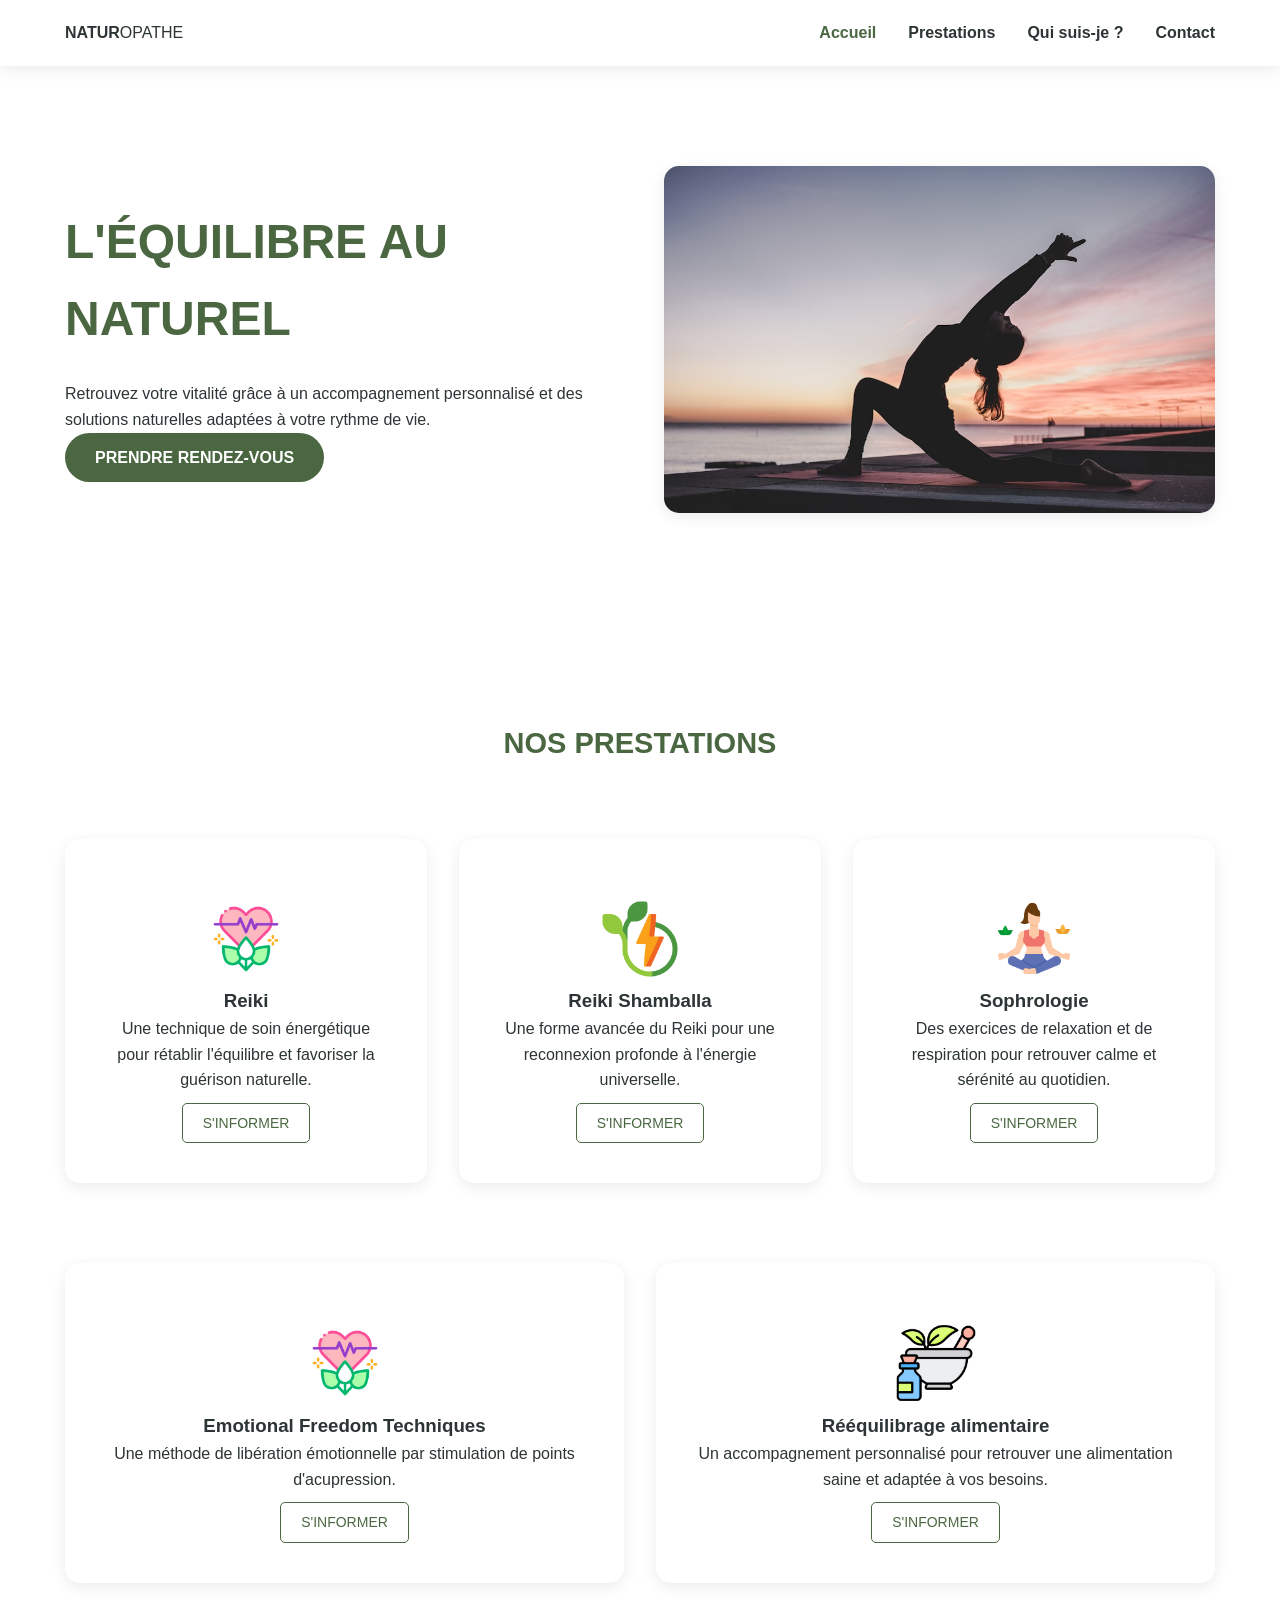
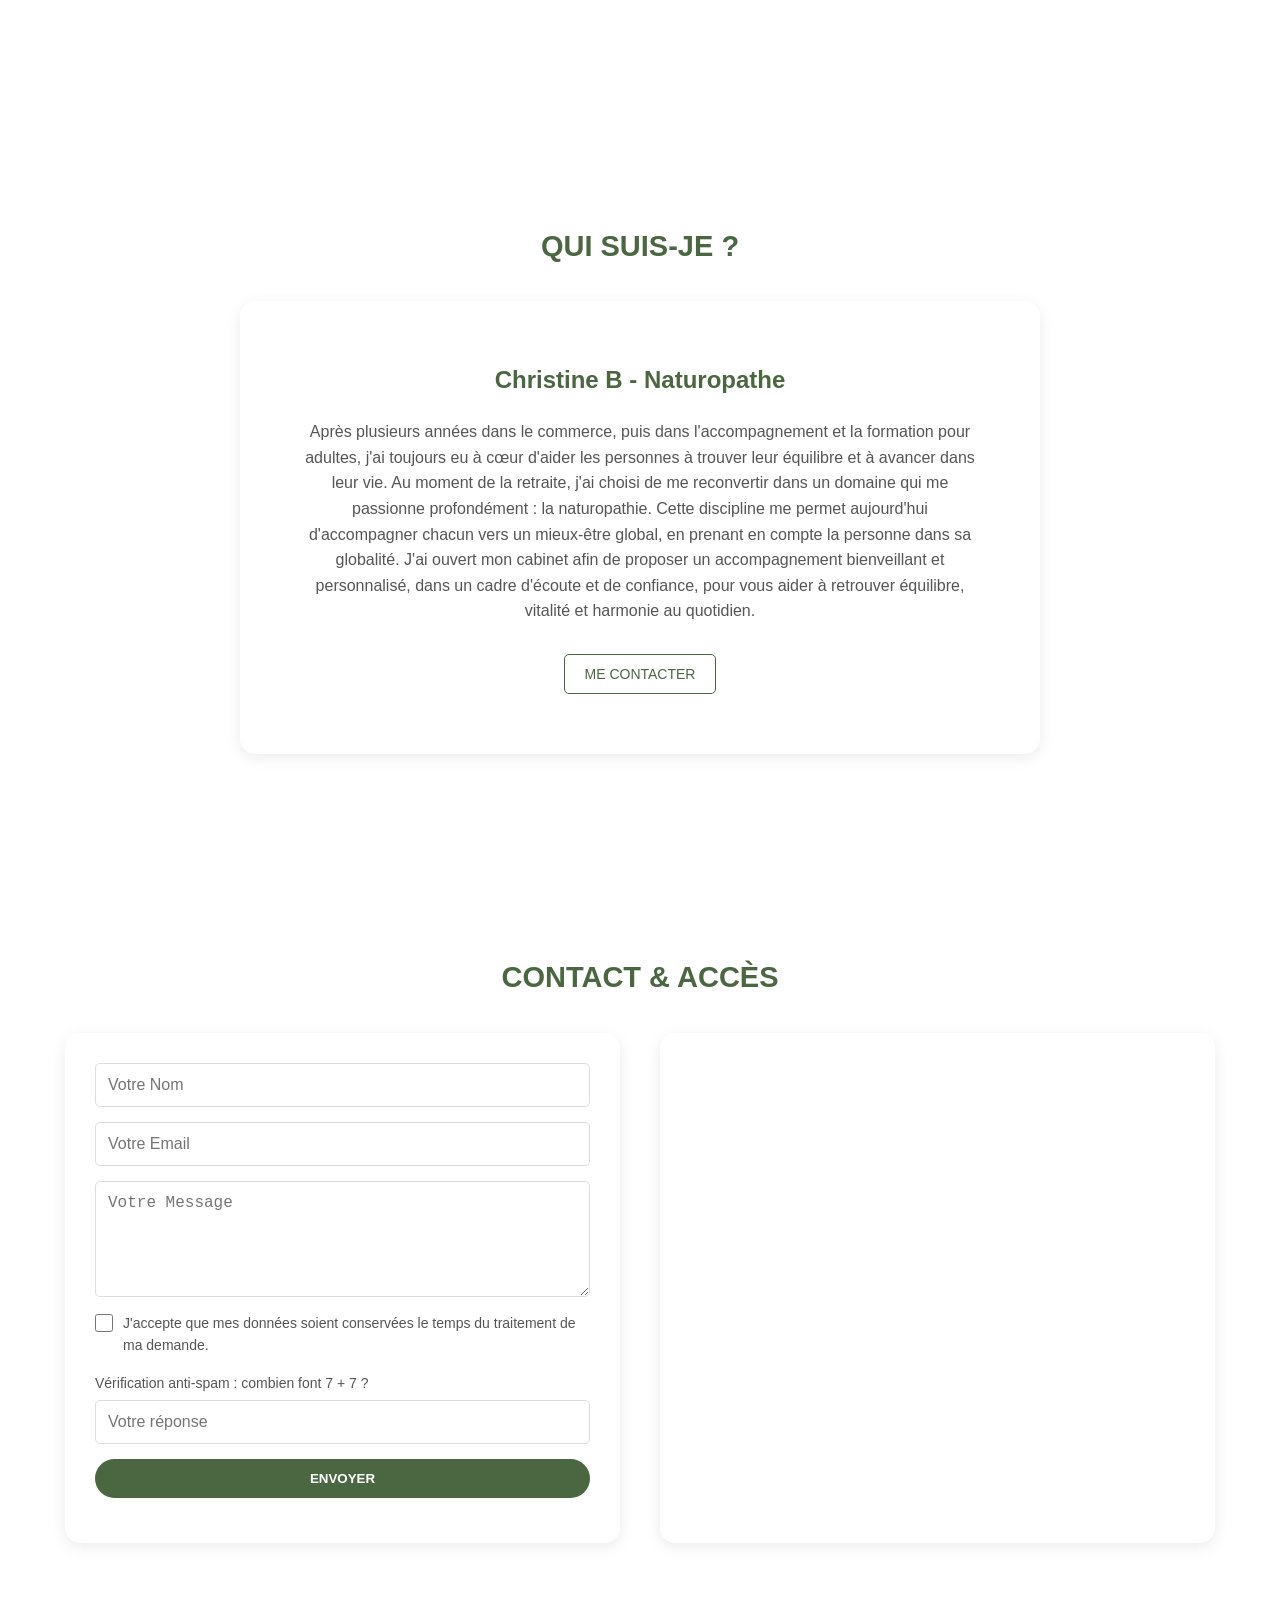
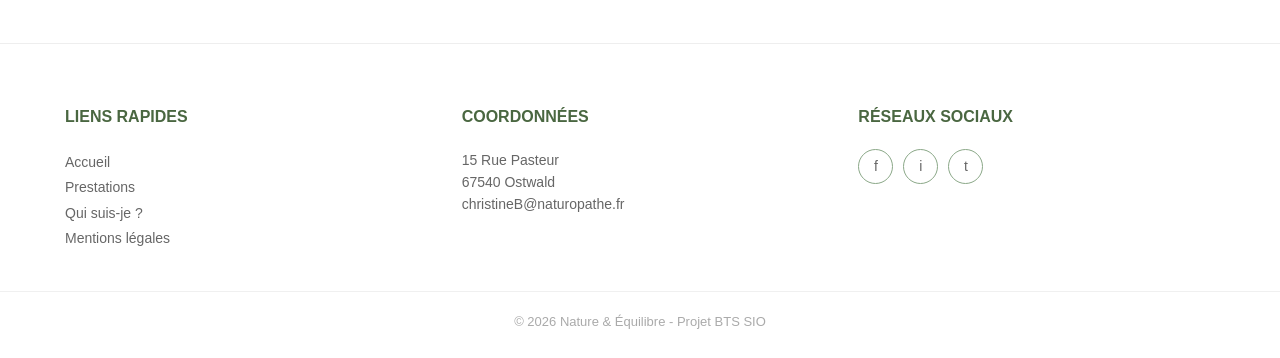
==== commit 3e58874d: "ajout du php" ====
--- a/index.html
+++ b/index.html
@@ -133,7 +133,7 @@
         <h2 class="titre-section">CONTACT & ACCÈS</h2>
         <div class="contact-grille">
           <!-- Formulaire : la validation et le message de confirmation sont gérés dans script.js -->
-          <form id="form-contact">
+          <form id="form-contact" action="envoyer.php" method="POST">
             <input type="text" id="nom" placeholder="Votre Nom" required />
             <input type="email" id="email" placeholder="Votre Email" required />
             <textarea
